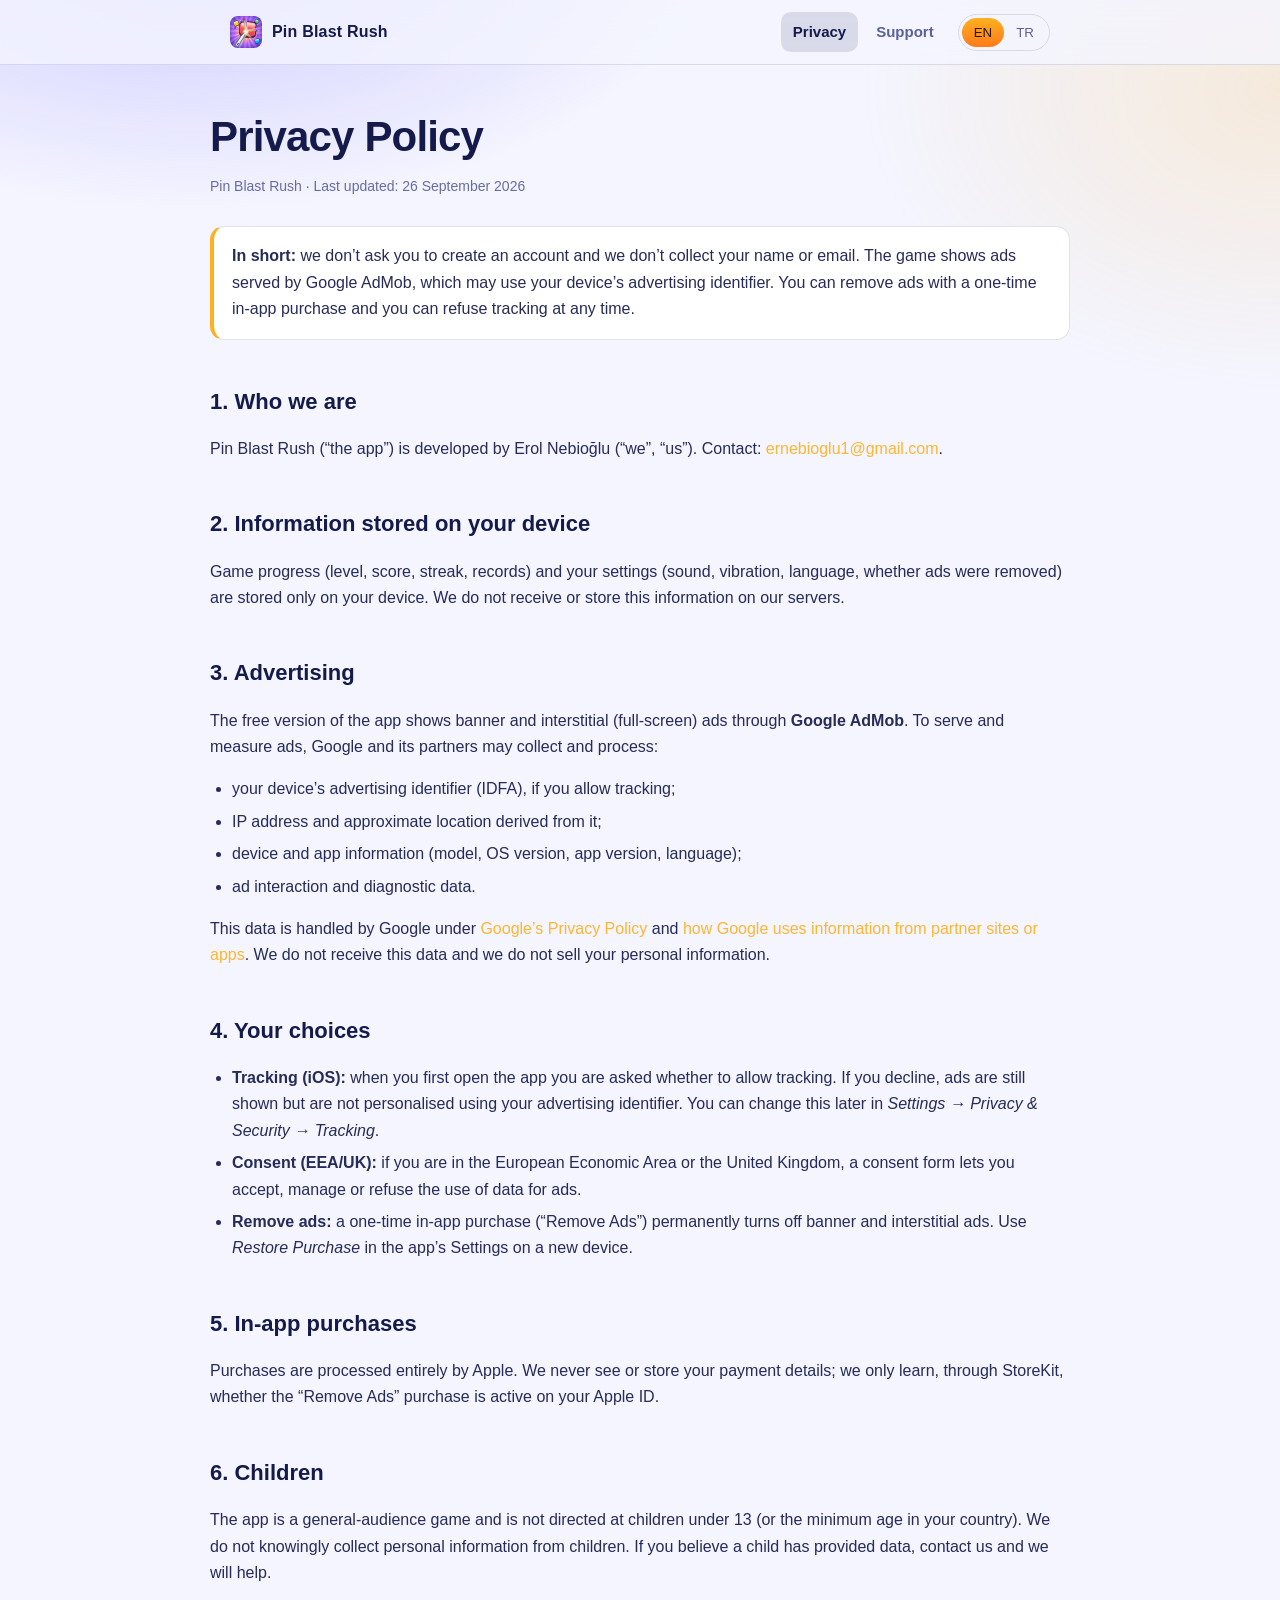
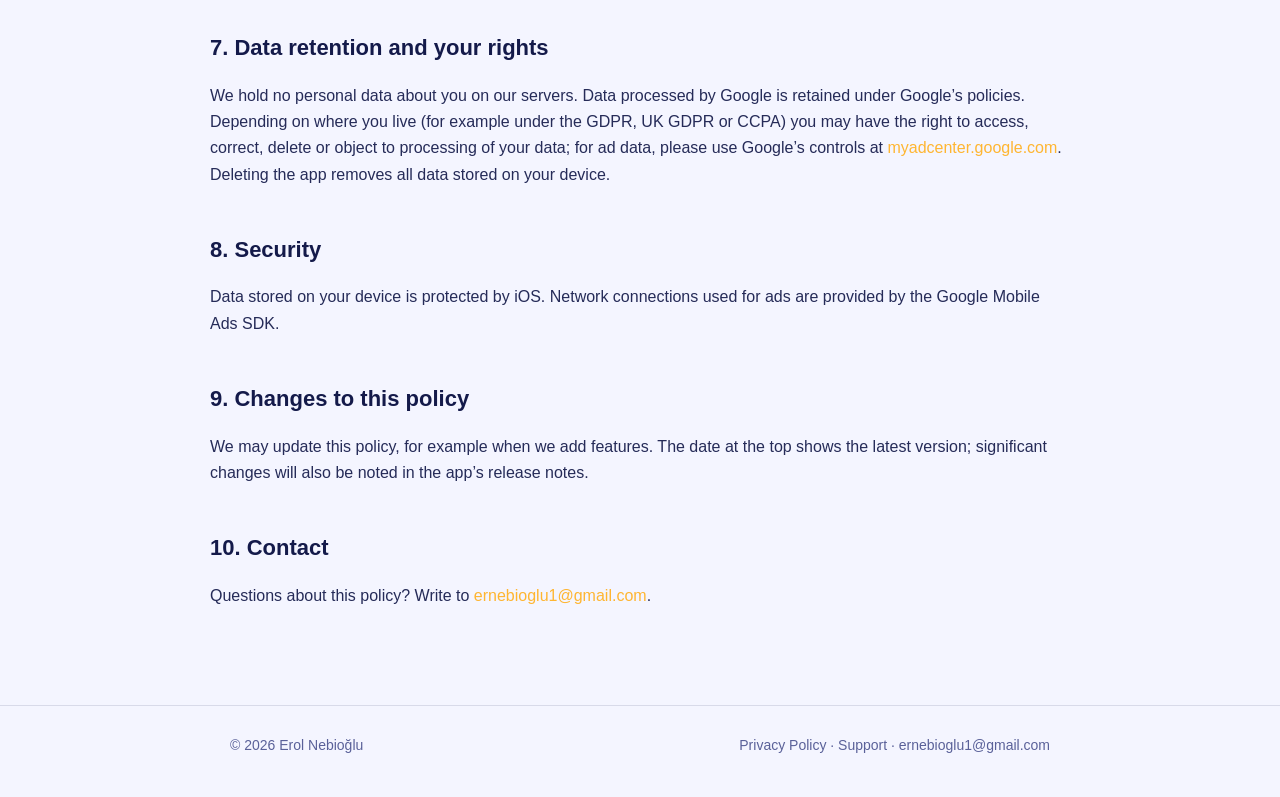
==== privacy.html @ a9c7c144 "Add Pin Blast Rush privacy and support site Co-Authored-By: Claude Sonnet 5 <noreply@anthropic.com>" ====
<!doctype html>
<html lang="en">
<head>
<meta charset="utf-8">
<meta name="viewport" content="width=device-width,initial-scale=1">
<title id="doc-title" data-en="Privacy Policy – Pin Blast Rush" data-tr="Gizlilik Politikası – Pin Blast Rush">Privacy Policy – Pin Blast Rush</title>
<meta name="color-scheme" content="dark light">
<link rel="icon" href="assets/favicon.png">
<link rel="stylesheet" href="assets/style.css">
<script src="assets/site.js"></script>
</head>
<body>
<header class="site"><div class="wrap">
  <a class="brand" href="./"><img src="assets/favicon.png" alt=""><span>Pin Blast Rush</span></a>
  <nav>
    <a class="link on" href="privacy.html"><span data-l="en">Privacy</span><span data-l="tr">Gizlilik</span></a>
    <a class="link" href="support.html"><span data-l="en">Support</span><span data-l="tr">Destek</span></a>
    <div class="lang" role="group" aria-label="Language">
      <button data-set="en" aria-pressed="true">EN</button><button data-set="tr" aria-pressed="false">TR</button>
    </div>
  </nav>
</div></header>

<main class="wrap doc">
<article>
<h1 data-l="en">Privacy Policy</h1><h1 data-l="tr">Gizlilik Politikası</h1>
<p class="meta" data-l="en">Pin Blast Rush · Last updated: 26 September 2026</p>
<p class="meta" data-l="tr">Pin Blast Rush · Son güncelleme: 26 Eylül 2026</p>

<!-- EN -->
<div data-l="en">
<div class="note"><p><strong>In short:</strong> we don’t ask you to create an account and we don’t collect your name or email. The game shows ads served by Google AdMob, which may use your device’s advertising identifier. You can remove ads with a one-time in-app purchase and you can refuse tracking at any time.</p></div>

<h2>1. Who we are</h2>
<p>Pin Blast Rush (“the app”) is developed by Erol Nebioğlu (“we”, “us”). Contact: <a href="mailto:ernebioglu1@gmail.com">ernebioglu1@gmail.com</a>.</p>

<h2>2. Information stored on your device</h2>
<p>Game progress (level, score, streak, records) and your settings (sound, vibration, language, whether ads were removed) are stored only on your device. We do not receive or store this information on our servers.</p>

<h2>3. Advertising</h2>
<p>The free version of the app shows banner and interstitial (full-screen) ads through <strong>Google AdMob</strong>. To serve and measure ads, Google and its partners may collect and process:</p>
<ul>
<li>your device’s advertising identifier (IDFA), if you allow tracking;</li>
<li>IP address and approximate location derived from it;</li>
<li>device and app information (model, OS version, app version, language);</li>
<li>ad interaction and diagnostic data.</li>
</ul>
<p>This data is handled by Google under <a href="https://policies.google.com/privacy" rel="noopener">Google’s Privacy Policy</a> and <a href="https://policies.google.com/technologies/partner-sites" rel="noopener">how Google uses information from partner sites or apps</a>. We do not receive this data and we do not sell your personal information.</p>

<h2>4. Your choices</h2>
<ul>
<li><strong>Tracking (iOS):</strong> when you first open the app you are asked whether to allow tracking. If you decline, ads are still shown but are not personalised using your advertising identifier. You can change this later in <em>Settings → Privacy &amp; Security → Tracking</em>.</li>
<li><strong>Consent (EEA/UK):</strong> if you are in the European Economic Area or the United Kingdom, a consent form lets you accept, manage or refuse the use of data for ads.</li>
<li><strong>Remove ads:</strong> a one-time in-app purchase (“Remove Ads”) permanently turns off banner and interstitial ads. Use <em>Restore Purchase</em> in the app’s Settings on a new device.</li>
</ul>

<h2>5. In-app purchases</h2>
<p>Purchases are processed entirely by Apple. We never see or store your payment details; we only learn, through StoreKit, whether the “Remove Ads” purchase is active on your Apple ID.</p>

<h2>6. Children</h2>
<p>The app is a general-audience game and is not directed at children under 13 (or the minimum age in your country). We do not knowingly collect personal information from children. If you believe a child has provided data, contact us and we will help.</p>

<h2>7. Data retention and your rights</h2>
<p>We hold no personal data about you on our servers. Data processed by Google is retained under Google’s policies. Depending on where you live (for example under the GDPR, UK GDPR or CCPA) you may have the right to access, correct, delete or object to processing of your data; for ad data, please use Google’s controls at <a href="https://myadcenter.google.com" rel="noopener">myadcenter.google.com</a>. Deleting the app removes all data stored on your device.</p>

<h2>8. Security</h2>
<p>Data stored on your device is protected by iOS. Network connections used for ads are provided by the Google Mobile Ads SDK.</p>

<h2>9. Changes to this policy</h2>
<p>We may update this policy, for example when we add features. The date at the top shows the latest version; significant changes will also be noted in the app’s release notes.</p>

<h2>10. Contact</h2>
<p>Questions about this policy? Write to <a href="mailto:ernebioglu1@gmail.com">ernebioglu1@gmail.com</a>.</p>
</div>

<!-- TR -->
<div data-l="tr">
<div class="note"><p><strong>Özetle:</strong> hesap oluşturmanı istemiyoruz, adını veya e-postanı toplamıyoruz. Oyunda Google AdMob tarafından sunulan reklamlar gösterilir; AdMob cihazının reklam kimliğini kullanabilir. Reklamları tek seferlik satın alımla kaldırabilir, izlemeyi istediğin an reddedebilirsin.</p></div>

<h2>1. Biz kimiz</h2>
<p>Pin Blast Rush (“uygulama”), Erol Nebioğlu (“biz”) tarafından geliştirilmektedir. İletişim: <a href="mailto:ernebioglu1@gmail.com">ernebioglu1@gmail.com</a>.</p>

<h2>2. Cihazında saklanan bilgiler</h2>
<p>Oyun ilerlemen (seviye, puan, seri, rekorlar) ve ayarların (ses, titreşim, dil, reklamların kaldırılıp kaldırılmadığı) yalnızca cihazında saklanır. Bu bilgiler sunucularımıza ulaşmaz ve orada saklanmaz.</p>

<h2>3. Reklamlar</h2>
<p>Uygulamanın ücretsiz sürümünde <strong>Google AdMob</strong> üzerinden banner ve geçiş (tam ekran) reklamları gösterilir. Reklamları sunmak ve ölçmek için Google ve iş ortakları şunları toplayıp işleyebilir:</p>
<ul>
<li>izlemeye izin verirsen cihazının reklam kimliği (IDFA);</li>
<li>IP adresi ve buradan türetilen yaklaşık konum;</li>
<li>cihaz ve uygulama bilgileri (model, iOS sürümü, uygulama sürümü, dil);</li>
<li>reklam etkileşimi ve tanılama verileri.</li>
</ul>
<p>Bu veriler <a href="https://policies.google.com/privacy?hl=tr" rel="noopener">Google Gizlilik Politikası</a> ve <a href="https://policies.google.com/technologies/partner-sites?hl=tr" rel="noopener">Google’ın iş ortağı site ve uygulamalardan gelen bilgileri kullanımı</a> kapsamında Google tarafından yönetilir. Bu verileri biz almayız ve kişisel bilgilerini satmayız.</p>

<h2>4. Seçeneklerin</h2>
<ul>
<li><strong>İzleme (iOS):</strong> uygulamayı ilk açtığında izlemeye izin verip vermediğin sorulur. Reddedersen reklamlar yine gösterilir ama reklam kimliğinle kişiselleştirilmez. Bunu sonradan <em>Ayarlar → Gizlilik ve Güvenlik → İzleme</em> bölümünden değiştirebilirsin.</li>
<li><strong>Onay (AEA/BK):</strong> Avrupa Ekonomik Alanı veya Birleşik Krallık’ta bulunuyorsan, verilerin reklamlar için kullanımını kabul etmeni, yönetmeni veya reddetmeni sağlayan bir onay formu gösterilir.</li>
<li><strong>Reklamları kaldır:</strong> tek seferlik uygulama içi satın alım (“Reklamları Kaldır”) banner ve geçiş reklamlarını kalıcı olarak kapatır. Yeni bir cihazda uygulamanın Ayarlar bölümünden <em>Satın Alımı Geri Yükle</em>’yi kullan.</li>
</ul>

<h2>5. Uygulama içi satın alımlar</h2>
<p>Satın alımlar tamamen Apple tarafından işlenir. Ödeme bilgilerini görmeyiz ve saklamayız; yalnızca StoreKit üzerinden Apple Kimliğinde “Reklamları Kaldır” satın alımının etkin olup olmadığını öğreniriz.</p>

<h2>6. Çocuklar</h2>
<p>Uygulama genel kitleye yönelik bir oyundur; 13 yaşından küçük çocuklara (veya ülkende geçerli asgari yaşın altındakilere) yönelik değildir. Çocuklardan bilerek kişisel bilgi toplamayız. Bir çocuğun veri sağladığını düşünüyorsan bize yaz, yardımcı olalım.</p>

<h2>7. Saklama süresi ve hakların</h2>
<p>Sunucularımızda hakkında kişisel veri tutmuyoruz. Google tarafından işlenen veriler Google’ın politikalarına göre saklanır. Yaşadığın yere göre (ör. KVKK, GDPR, UK GDPR, CCPA) verilerine erişme, düzeltme, silme veya işlenmesine itiraz etme hakların olabilir; reklam verileri için <a href="https://myadcenter.google.com" rel="noopener">myadcenter.google.com</a> üzerindeki Google denetimlerini kullanabilirsin. Uygulamayı silmek cihazında saklanan tüm verileri kaldırır.</p>

<h2>8. Güvenlik</h2>
<p>Cihazında saklanan veriler iOS tarafından korunur. Reklamlar için kullanılan ağ bağlantılarını Google Mobile Ads SDK’sı sağlar.</p>

<h2>9. Bu politikadaki değişiklikler</h2>
<p>Bu politikayı, örneğin yeni özellikler eklediğimizde güncelleyebiliriz. Üstteki tarih en son sürümü gösterir; önemli değişiklikler uygulamanın sürüm notlarında da belirtilir.</p>

<h2>10. İletişim</h2>
<p>Bu politikayla ilgili sorularını <a href="mailto:ernebioglu1@gmail.com">ernebioglu1@gmail.com</a> adresine yazabilirsin.</p>
</div>
</article>
</main>
<footer class="site"><div class="wrap">
  <span>© 2026 Erol Nebioğlu</span>
  <span><a href="privacy.html"><span data-l="en">Privacy Policy</span><span data-l="tr">Gizlilik Politikası</span></a> · <a href="support.html"><span data-l="en">Support</span><span data-l="tr">Destek</span></a> · <a href="mailto:ernebioglu1@gmail.com">ernebioglu1@gmail.com</a></span>
</div></footer>
</body></html>
---- assets/style.css ----
:root{
  --bg:#0d1236; --bg2:#151b4d; --panel:#141a4a; --line:rgba(255,255,255,.12);
  --text:#f3f4ff; --muted:#aab0e0; --accent:#ffb020; --accent2:#ff7a1a; --brand:#7a6cff;
  --radius:20px;
}
@media (prefers-color-scheme:light){
  :root{--bg:#f4f5ff;--bg2:#e9ebff;--panel:#fff;--line:rgba(20,26,74,.12);--text:#141a4a;--muted:#5a6199;}
}
*{box-sizing:border-box}
html{scroll-behavior:smooth}
body{margin:0;font:16px/1.65 -apple-system,BlinkMacSystemFont,"SF Pro Text","Inter","Segoe UI",Roboto,sans-serif;
  color:var(--text);background:var(--bg);-webkit-font-smoothing:antialiased}
body::before{content:"";position:fixed;inset:0;z-index:-1;
  background:radial-gradient(900px 500px at 15% -10%,rgba(122,108,255,.35),transparent 60%),
             radial-gradient(700px 500px at 100% 10%,rgba(255,176,32,.16),transparent 60%)}
a{color:var(--accent);text-decoration:none}
a:hover{text-decoration:underline}
.wrap{max-width:860px;margin:0 auto;padding:0 20px}
header.site{position:sticky;top:0;z-index:10;backdrop-filter:saturate(1.4) blur(14px);
  background:color-mix(in srgb,var(--bg) 78%,transparent);border-bottom:1px solid var(--line)}
header.site .wrap{display:flex;align-items:center;gap:16px;height:64px}
.brand{display:flex;align-items:center;gap:10px;color:var(--text);font-weight:800;letter-spacing:.2px}
.brand img{width:32px;height:32px;border-radius:8px}
.brand:hover{text-decoration:none}
nav{margin-left:auto;display:flex;align-items:center;gap:6px}
nav a.link{color:var(--muted);padding:8px 12px;border-radius:10px;font-weight:600;font-size:15px}
nav a.link:hover,nav a.link.on{color:var(--text);background:var(--line);text-decoration:none}
.lang{display:inline-flex;border:1px solid var(--line);border-radius:999px;padding:3px;margin-left:6px}
.lang button{border:0;background:transparent;color:var(--muted);font:700 13px/1 inherit;padding:7px 12px;border-radius:999px;cursor:pointer}
.lang button[aria-pressed=true]{background:linear-gradient(180deg,var(--accent),var(--accent2));color:#241400}
.hero{padding:72px 0 40px;text-align:center}
.hero img.icon{width:128px;height:128px;border-radius:29px;box-shadow:0 18px 50px rgba(0,0,0,.4),0 0 0 1px var(--line)}
.hero h1{font-size:clamp(34px,6vw,54px);line-height:1.1;margin:26px 0 12px;letter-spacing:-.02em}
.hero p.lead{font-size:clamp(17px,2.4vw,20px);color:var(--muted);max-width:560px;margin:0 auto 28px}
.btn{display:inline-block;padding:13px 22px;border-radius:14px;font-weight:800;color:#241400;
  background:linear-gradient(180deg,var(--accent),var(--accent2));box-shadow:0 6px 0 rgba(0,0,0,.25)}
.btn:hover{text-decoration:none;filter:brightness(1.05)}
.btn.ghost{background:transparent;color:var(--text);border:1px solid var(--line);box-shadow:none}
.cta{display:flex;gap:12px;justify-content:center;flex-wrap:wrap}
.grid{display:grid;grid-template-columns:repeat(auto-fit,minmax(230px,1fr));gap:16px;margin:24px 0 64px}
.card{background:var(--panel);border:1px solid var(--line);border-radius:var(--radius);padding:22px}
.card h3{margin:0 0 6px;font-size:18px}
.card p{margin:0;color:var(--muted);font-size:15px}
.doc{padding:48px 0 80px}
.doc h1{font-size:clamp(30px,5vw,42px);line-height:1.15;margin:0 0 8px;letter-spacing:-.02em}
.doc .meta{color:var(--muted);font-size:14px;margin-bottom:28px}
.doc h2{font-size:22px;margin:38px 0 8px;padding-top:6px}
.doc p,.doc li{color:var(--text);opacity:.92}
.doc ul{padding-left:22px}
.doc li{margin:6px 0}
.note{background:var(--panel);border:1px solid var(--line);border-left:4px solid var(--accent);
  border-radius:14px;padding:16px 18px;margin:22px 0}
.note p{margin:0}
table{width:100%;border-collapse:collapse;margin:16px 0;background:var(--panel);
  border:1px solid var(--line);border-radius:14px;overflow:hidden;font-size:15px}
th,td{padding:12px 14px;text-align:left;vertical-align:top;border-bottom:1px solid var(--line)}
th{color:var(--muted);font-size:12px;text-transform:uppercase;letter-spacing:.08em}
tr:last-child td{border-bottom:0}
details{background:var(--panel);border:1px solid var(--line);border-radius:14px;padding:4px 18px;margin:10px 0}
summary{cursor:pointer;font-weight:700;padding:14px 0;list-style:none}
summary::-webkit-details-marker{display:none}
summary::after{content:"+";float:right;color:var(--accent);font-size:20px;line-height:1}
details[open] summary::after{content:"–"}
details p{margin:0 0 16px;color:var(--muted)}
.contact{display:flex;gap:16px;align-items:center;flex-wrap:wrap}
footer.site{border-top:1px solid var(--line);padding:28px 0 40px;color:var(--muted);font-size:14px}
footer.site .wrap{display:flex;gap:16px;flex-wrap:wrap;justify-content:space-between}
footer.site a{color:var(--muted)}
[data-l]{display:none}
html[lang=en] [data-l=en],html[lang=tr] [data-l=tr]{display:revert}
html[lang=en] span[data-l=en],html[lang=tr] span[data-l=tr]{display:inline}
@media(max-width:560px){nav a.link{padding:8px 8px;font-size:14px}.brand span{display:none}}
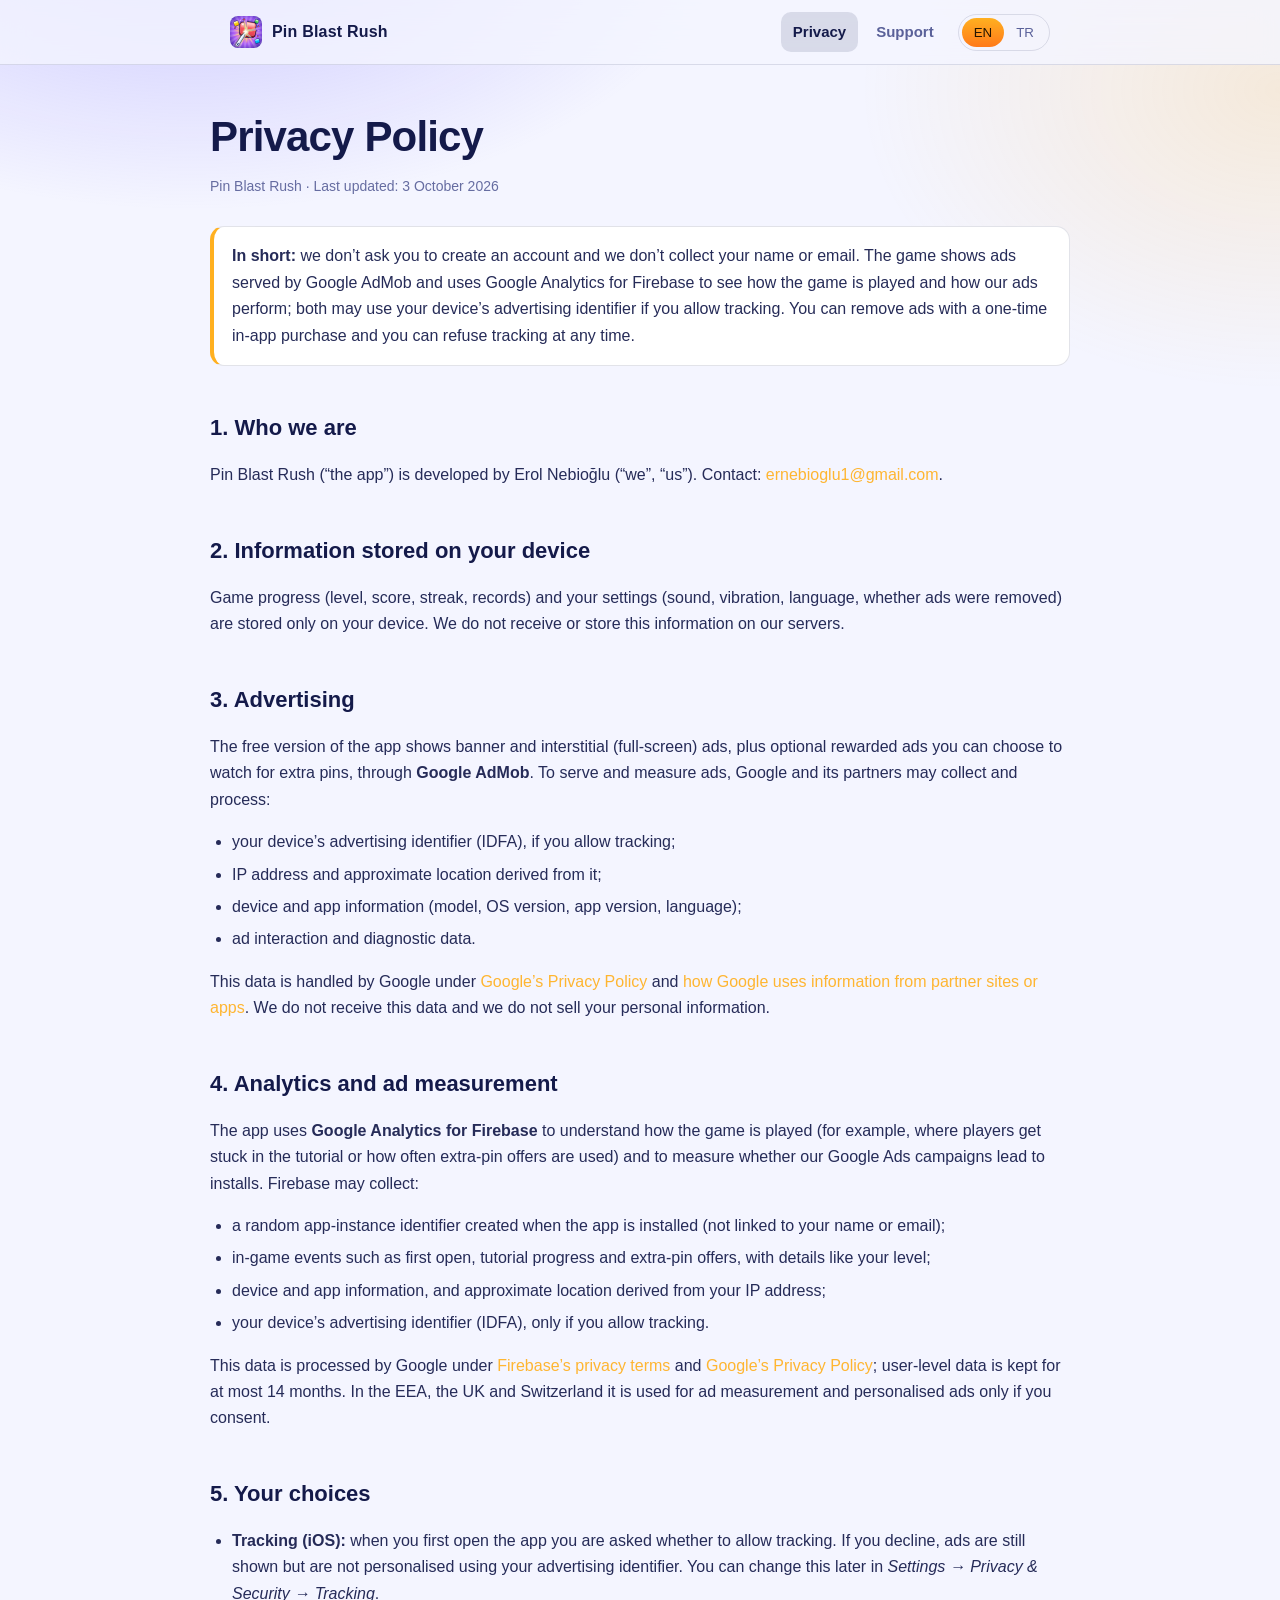
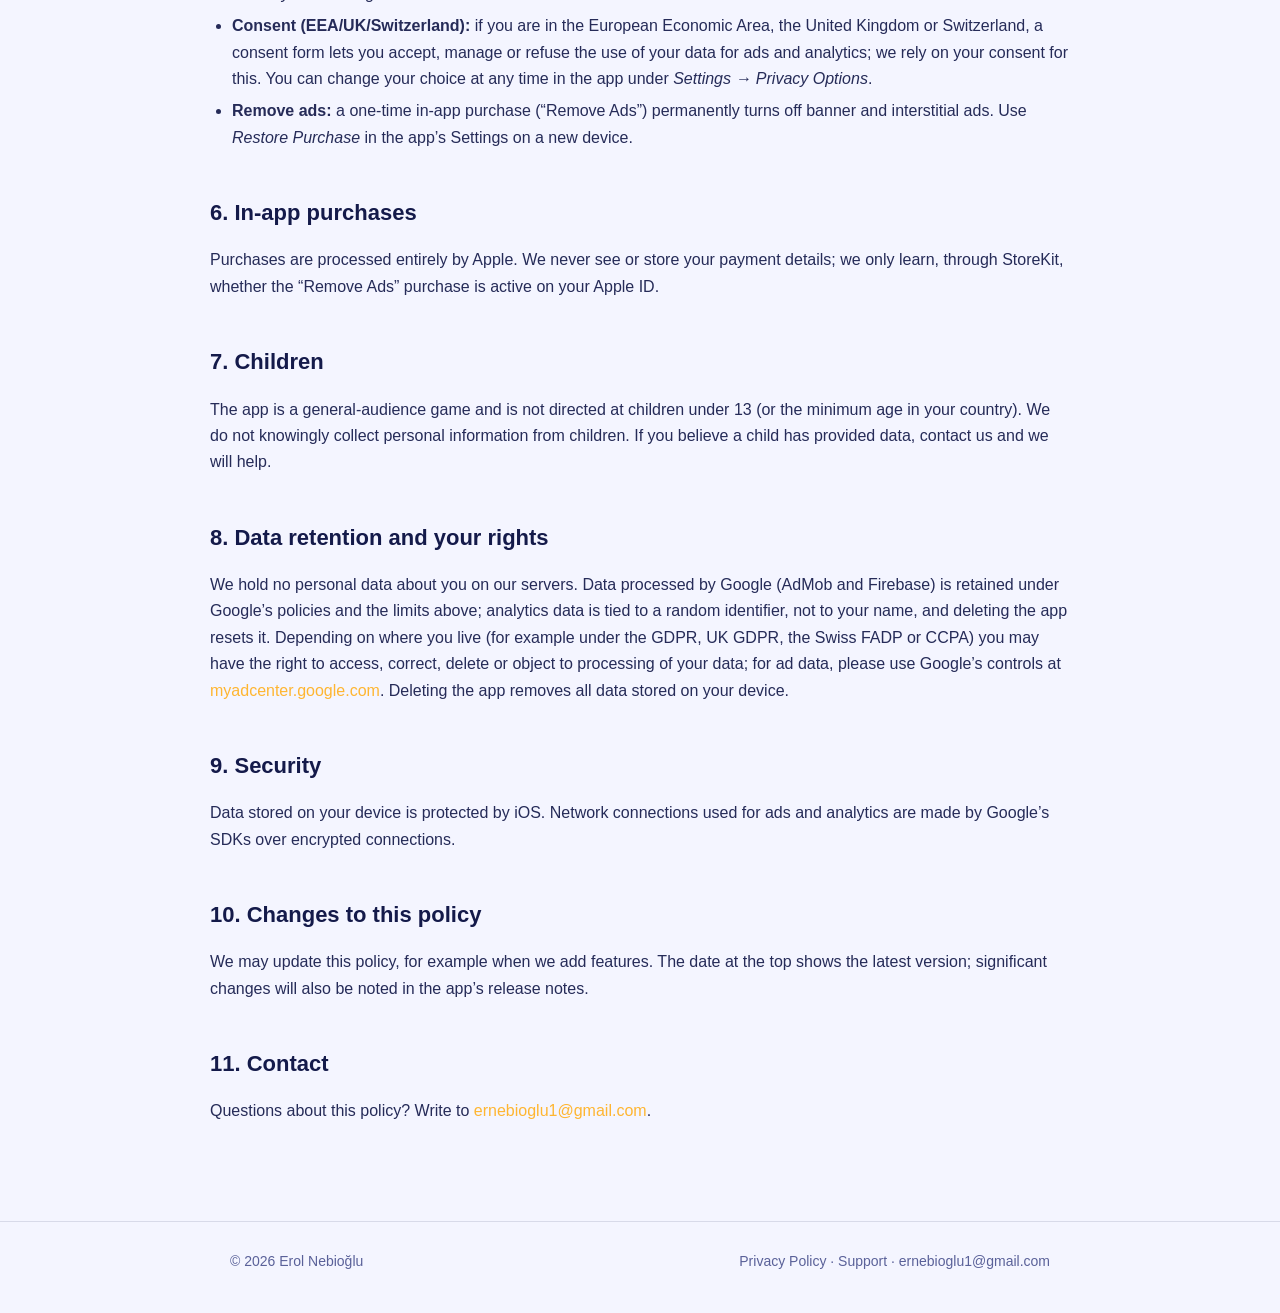
==== commit 6ae8a62b: "Privacy: add Firebase Analytics, rewarded ads, EEA/UK/CH consent and Privacy Options Co-Authored-By:" ====
--- a/privacy.html
+++ b/privacy.html
@@ -24,12 +24,12 @@
 <main class="wrap doc">
 <article>
 <h1 data-l="en">Privacy Policy</h1><h1 data-l="tr">Gizlilik Politikası</h1>
-<p class="meta" data-l="en">Pin Blast Rush · Last updated: 26 September 2026</p>
-<p class="meta" data-l="tr">Pin Blast Rush · Son güncelleme: 26 Eylül 2026</p>
+<p class="meta" data-l="en">Pin Blast Rush · Last updated: 3 October 2026</p>
+<p class="meta" data-l="tr">Pin Blast Rush · Son güncelleme: 3 Ekim 2026</p>
 
 <!-- EN -->
 <div data-l="en">
-<div class="note"><p><strong>In short:</strong> we don’t ask you to create an account and we don’t collect your name or email. The game shows ads served by Google AdMob, which may use your device’s advertising identifier. You can remove ads with a one-time in-app purchase and you can refuse tracking at any time.</p></div>
+<div class="note"><p><strong>In short:</strong> we don’t ask you to create an account and we don’t collect your name or email. The game shows ads served by Google AdMob and uses Google Analytics for Firebase to see how the game is played and how our ads perform; both may use your device’s advertising identifier if you allow tracking. You can remove ads with a one-time in-app purchase and you can refuse tracking at any time.</p></div>
 
 <h2>1. Who we are</h2>
 <p>Pin Blast Rush (“the app”) is developed by Erol Nebioğlu (“we”, “us”). Contact: <a href="mailto:ernebioglu1@gmail.com">ernebioglu1@gmail.com</a>.</p>
@@ -38,7 +38,7 @@
 <p>Game progress (level, score, streak, records) and your settings (sound, vibration, language, whether ads were removed) are stored only on your device. We do not receive or store this information on our servers.</p>
 
 <h2>3. Advertising</h2>
-<p>The free version of the app shows banner and interstitial (full-screen) ads through <strong>Google AdMob</strong>. To serve and measure ads, Google and its partners may collect and process:</p>
+<p>The free version of the app shows banner and interstitial (full-screen) ads, plus optional rewarded ads you can choose to watch for extra pins, through <strong>Google AdMob</strong>. To serve and measure ads, Google and its partners may collect and process:</p>
 <ul>
 <li>your device’s advertising identifier (IDFA), if you allow tracking;</li>
 <li>IP address and approximate location derived from it;</li>
@@ -47,35 +47,45 @@
 </ul>
 <p>This data is handled by Google under <a href="https://policies.google.com/privacy" rel="noopener">Google’s Privacy Policy</a> and <a href="https://policies.google.com/technologies/partner-sites" rel="noopener">how Google uses information from partner sites or apps</a>. We do not receive this data and we do not sell your personal information.</p>
 
-<h2>4. Your choices</h2>
+<h2>4. Analytics and ad measurement</h2>
+<p>The app uses <strong>Google Analytics for Firebase</strong> to understand how the game is played (for example, where players get stuck in the tutorial or how often extra-pin offers are used) and to measure whether our Google Ads campaigns lead to installs. Firebase may collect:</p>
+<ul>
+<li>a random app-instance identifier created when the app is installed (not linked to your name or email);</li>
+<li>in-game events such as first open, tutorial progress and extra-pin offers, with details like your level;</li>
+<li>device and app information, and approximate location derived from your IP address;</li>
+<li>your device’s advertising identifier (IDFA), only if you allow tracking.</li>
+</ul>
+<p>This data is processed by Google under <a href="https://firebase.google.com/support/privacy" rel="noopener">Firebase’s privacy terms</a> and <a href="https://policies.google.com/privacy" rel="noopener">Google’s Privacy Policy</a>; user-level data is kept for at most 14 months. In the EEA, the UK and Switzerland it is used for ad measurement and personalised ads only if you consent.</p>
+
+<h2>5. Your choices</h2>
 <ul>
 <li><strong>Tracking (iOS):</strong> when you first open the app you are asked whether to allow tracking. If you decline, ads are still shown but are not personalised using your advertising identifier. You can change this later in <em>Settings → Privacy &amp; Security → Tracking</em>.</li>
-<li><strong>Consent (EEA/UK):</strong> if you are in the European Economic Area or the United Kingdom, a consent form lets you accept, manage or refuse the use of data for ads.</li>
+<li><strong>Consent (EEA/UK/Switzerland):</strong> if you are in the European Economic Area, the United Kingdom or Switzerland, a consent form lets you accept, manage or refuse the use of your data for ads and analytics; we rely on your consent for this. You can change your choice at any time in the app under <em>Settings → Privacy Options</em>.</li>
 <li><strong>Remove ads:</strong> a one-time in-app purchase (“Remove Ads”) permanently turns off banner and interstitial ads. Use <em>Restore Purchase</em> in the app’s Settings on a new device.</li>
 </ul>
 
-<h2>5. In-app purchases</h2>
+<h2>6. In-app purchases</h2>
 <p>Purchases are processed entirely by Apple. We never see or store your payment details; we only learn, through StoreKit, whether the “Remove Ads” purchase is active on your Apple ID.</p>
 
-<h2>6. Children</h2>
+<h2>7. Children</h2>
 <p>The app is a general-audience game and is not directed at children under 13 (or the minimum age in your country). We do not knowingly collect personal information from children. If you believe a child has provided data, contact us and we will help.</p>
 
-<h2>7. Data retention and your rights</h2>
-<p>We hold no personal data about you on our servers. Data processed by Google is retained under Google’s policies. Depending on where you live (for example under the GDPR, UK GDPR or CCPA) you may have the right to access, correct, delete or object to processing of your data; for ad data, please use Google’s controls at <a href="https://myadcenter.google.com" rel="noopener">myadcenter.google.com</a>. Deleting the app removes all data stored on your device.</p>
+<h2>8. Data retention and your rights</h2>
+<p>We hold no personal data about you on our servers. Data processed by Google (AdMob and Firebase) is retained under Google’s policies and the limits above; analytics data is tied to a random identifier, not to your name, and deleting the app resets it. Depending on where you live (for example under the GDPR, UK GDPR, the Swiss FADP or CCPA) you may have the right to access, correct, delete or object to processing of your data; for ad data, please use Google’s controls at <a href="https://myadcenter.google.com" rel="noopener">myadcenter.google.com</a>. Deleting the app removes all data stored on your device.</p>
 
-<h2>8. Security</h2>
-<p>Data stored on your device is protected by iOS. Network connections used for ads are provided by the Google Mobile Ads SDK.</p>
+<h2>9. Security</h2>
+<p>Data stored on your device is protected by iOS. Network connections used for ads and analytics are made by Google’s SDKs over encrypted connections.</p>
 
-<h2>9. Changes to this policy</h2>
+<h2>10. Changes to this policy</h2>
 <p>We may update this policy, for example when we add features. The date at the top shows the latest version; significant changes will also be noted in the app’s release notes.</p>
 
-<h2>10. Contact</h2>
+<h2>11. Contact</h2>
 <p>Questions about this policy? Write to <a href="mailto:ernebioglu1@gmail.com">ernebioglu1@gmail.com</a>.</p>
 </div>
 
 <!-- TR -->
 <div data-l="tr">
-<div class="note"><p><strong>Özetle:</strong> hesap oluşturmanı istemiyoruz, adını veya e-postanı toplamıyoruz. Oyunda Google AdMob tarafından sunulan reklamlar gösterilir; AdMob cihazının reklam kimliğini kullanabilir. Reklamları tek seferlik satın alımla kaldırabilir, izlemeyi istediğin an reddedebilirsin.</p></div>
+<div class="note"><p><strong>Özetle:</strong> hesap oluşturmanı istemiyoruz, adını veya e-postanı toplamıyoruz. Oyunda Google AdMob tarafından sunulan reklamlar gösterilir; oyunun nasıl oynandığını ve reklamlarımızın nasıl performans gösterdiğini görmek için Google Analytics for Firebase kullanılır. İzlemeye izin verirsen ikisi de cihazının reklam kimliğini kullanabilir. Reklamları tek seferlik satın alımla kaldırabilir, izlemeyi istediğin an reddedebilirsin.</p></div>
 
 <h2>1. Biz kimiz</h2>
 <p>Pin Blast Rush (“uygulama”), Erol Nebioğlu (“biz”) tarafından geliştirilmektedir. İletişim: <a href="mailto:ernebioglu1@gmail.com">ernebioglu1@gmail.com</a>.</p>
@@ -84,7 +94,7 @@
 <p>Oyun ilerlemen (seviye, puan, seri, rekorlar) ve ayarların (ses, titreşim, dil, reklamların kaldırılıp kaldırılmadığı) yalnızca cihazında saklanır. Bu bilgiler sunucularımıza ulaşmaz ve orada saklanmaz.</p>
 
 <h2>3. Reklamlar</h2>
-<p>Uygulamanın ücretsiz sürümünde <strong>Google AdMob</strong> üzerinden banner ve geçiş (tam ekran) reklamları gösterilir. Reklamları sunmak ve ölçmek için Google ve iş ortakları şunları toplayıp işleyebilir:</p>
+<p>Uygulamanın ücretsiz sürümünde <strong>Google AdMob</strong> üzerinden banner ve geçiş (tam ekran) reklamları ile ek iğne için isteğe bağlı olarak izleyebileceğin ödüllü reklamlar gösterilir. Reklamları sunmak ve ölçmek için Google ve iş ortakları şunları toplayıp işleyebilir:</p>
 <ul>
 <li>izlemeye izin verirsen cihazının reklam kimliği (IDFA);</li>
 <li>IP adresi ve buradan türetilen yaklaşık konum;</li>
@@ -93,29 +103,39 @@
 </ul>
 <p>Bu veriler <a href="https://policies.google.com/privacy?hl=tr" rel="noopener">Google Gizlilik Politikası</a> ve <a href="https://policies.google.com/technologies/partner-sites?hl=tr" rel="noopener">Google’ın iş ortağı site ve uygulamalardan gelen bilgileri kullanımı</a> kapsamında Google tarafından yönetilir. Bu verileri biz almayız ve kişisel bilgilerini satmayız.</p>
 
-<h2>4. Seçeneklerin</h2>
+<h2>4. Analiz ve reklam ölçümü</h2>
+<p>Uygulama, oyunun nasıl oynandığını anlamak (ör. oyuncuların öğreticide nerede takıldığı ya da ek iğne tekliflerinin ne sıklıkla kullanıldığı) ve Google Ads kampanyalarımızın kurulum getirip getirmediğini ölçmek için <strong>Google Analytics for Firebase</strong> kullanır. Firebase şunları toplayabilir:</p>
+<ul>
+<li>uygulama yüklendiğinde oluşturulan rastgele bir uygulama kimliği (adınla veya e-postanla bağlantılı değildir);</li>
+<li>ilk açılış, öğretici ilerlemesi ve ek iğne teklifleri gibi oyun içi olaylar ile seviyen gibi ayrıntılar;</li>
+<li>cihaz ve uygulama bilgileri ile IP adresinden türetilen yaklaşık konum;</li>
+<li>yalnızca izlemeye izin verirsen cihazının reklam kimliği (IDFA).</li>
+</ul>
+<p>Bu veriler <a href="https://firebase.google.com/support/privacy" rel="noopener">Firebase gizlilik koşulları</a> ve <a href="https://policies.google.com/privacy?hl=tr" rel="noopener">Google Gizlilik Politikası</a> kapsamında Google tarafından işlenir; kullanıcı düzeyindeki veriler en fazla 14 ay saklanır. AEA, Birleşik Krallık ve İsviçre’de bu veriler reklam ölçümü ve kişiselleştirilmiş reklamlar için yalnızca onay verirsen kullanılır.</p>
+
+<h2>5. Seçeneklerin</h2>
 <ul>
 <li><strong>İzleme (iOS):</strong> uygulamayı ilk açtığında izlemeye izin verip vermediğin sorulur. Reddedersen reklamlar yine gösterilir ama reklam kimliğinle kişiselleştirilmez. Bunu sonradan <em>Ayarlar → Gizlilik ve Güvenlik → İzleme</em> bölümünden değiştirebilirsin.</li>
-<li><strong>Onay (AEA/BK):</strong> Avrupa Ekonomik Alanı veya Birleşik Krallık’ta bulunuyorsan, verilerin reklamlar için kullanımını kabul etmeni, yönetmeni veya reddetmeni sağlayan bir onay formu gösterilir.</li>
+<li><strong>Onay (AEA/BK/İsviçre):</strong> Avrupa Ekonomik Alanı, Birleşik Krallık veya İsviçre’de bulunuyorsan, verilerinin reklamlar ve analiz için kullanımını kabul etmeni, yönetmeni veya reddetmeni sağlayan bir onay formu gösterilir; bu işleme için onayına dayanırız. Seçimini istediğin zaman uygulamada <em>Ayarlar → Gizlilik Seçenekleri</em> bölümünden değiştirebilirsin.</li>
 <li><strong>Reklamları kaldır:</strong> tek seferlik uygulama içi satın alım (“Reklamları Kaldır”) banner ve geçiş reklamlarını kalıcı olarak kapatır. Yeni bir cihazda uygulamanın Ayarlar bölümünden <em>Satın Alımı Geri Yükle</em>’yi kullan.</li>
 </ul>
 
-<h2>5. Uygulama içi satın alımlar</h2>
+<h2>6. Uygulama içi satın alımlar</h2>
 <p>Satın alımlar tamamen Apple tarafından işlenir. Ödeme bilgilerini görmeyiz ve saklamayız; yalnızca StoreKit üzerinden Apple Kimliğinde “Reklamları Kaldır” satın alımının etkin olup olmadığını öğreniriz.</p>
 
-<h2>6. Çocuklar</h2>
+<h2>7. Çocuklar</h2>
 <p>Uygulama genel kitleye yönelik bir oyundur; 13 yaşından küçük çocuklara (veya ülkende geçerli asgari yaşın altındakilere) yönelik değildir. Çocuklardan bilerek kişisel bilgi toplamayız. Bir çocuğun veri sağladığını düşünüyorsan bize yaz, yardımcı olalım.</p>
 
-<h2>7. Saklama süresi ve hakların</h2>
-<p>Sunucularımızda hakkında kişisel veri tutmuyoruz. Google tarafından işlenen veriler Google’ın politikalarına göre saklanır. Yaşadığın yere göre (ör. KVKK, GDPR, UK GDPR, CCPA) verilerine erişme, düzeltme, silme veya işlenmesine itiraz etme hakların olabilir; reklam verileri için <a href="https://myadcenter.google.com" rel="noopener">myadcenter.google.com</a> üzerindeki Google denetimlerini kullanabilirsin. Uygulamayı silmek cihazında saklanan tüm verileri kaldırır.</p>
+<h2>8. Saklama süresi ve hakların</h2>
+<p>Sunucularımızda hakkında kişisel veri tutmuyoruz. Google tarafından işlenen veriler (AdMob ve Firebase) Google’ın politikalarına ve yukarıdaki sınırlara göre saklanır; analiz verileri adına değil rastgele bir kimliğe bağlıdır ve uygulamayı silmek bu kimliği sıfırlar. Yaşadığın yere göre (ör. KVKK, GDPR, UK GDPR, İsviçre FADP, CCPA) verilerine erişme, düzeltme, silme veya işlenmesine itiraz etme hakların olabilir; reklam verileri için <a href="https://myadcenter.google.com" rel="noopener">myadcenter.google.com</a> üzerindeki Google denetimlerini kullanabilirsin. Uygulamayı silmek cihazında saklanan tüm verileri kaldırır.</p>
 
-<h2>8. Güvenlik</h2>
-<p>Cihazında saklanan veriler iOS tarafından korunur. Reklamlar için kullanılan ağ bağlantılarını Google Mobile Ads SDK’sı sağlar.</p>
+<h2>9. Güvenlik</h2>
+<p>Cihazında saklanan veriler iOS tarafından korunur. Reklamlar ve analiz için kullanılan ağ bağlantıları Google’ın SDK’ları tarafından şifreli olarak kurulur.</p>
 
-<h2>9. Bu politikadaki değişiklikler</h2>
+<h2>10. Bu politikadaki değişiklikler</h2>
 <p>Bu politikayı, örneğin yeni özellikler eklediğimizde güncelleyebiliriz. Üstteki tarih en son sürümü gösterir; önemli değişiklikler uygulamanın sürüm notlarında da belirtilir.</p>
 
-<h2>10. İletişim</h2>
+<h2>11. İletişim</h2>
 <p>Bu politikayla ilgili sorularını <a href="mailto:ernebioglu1@gmail.com">ernebioglu1@gmail.com</a> adresine yazabilirsin.</p>
 </div>
 </article>
